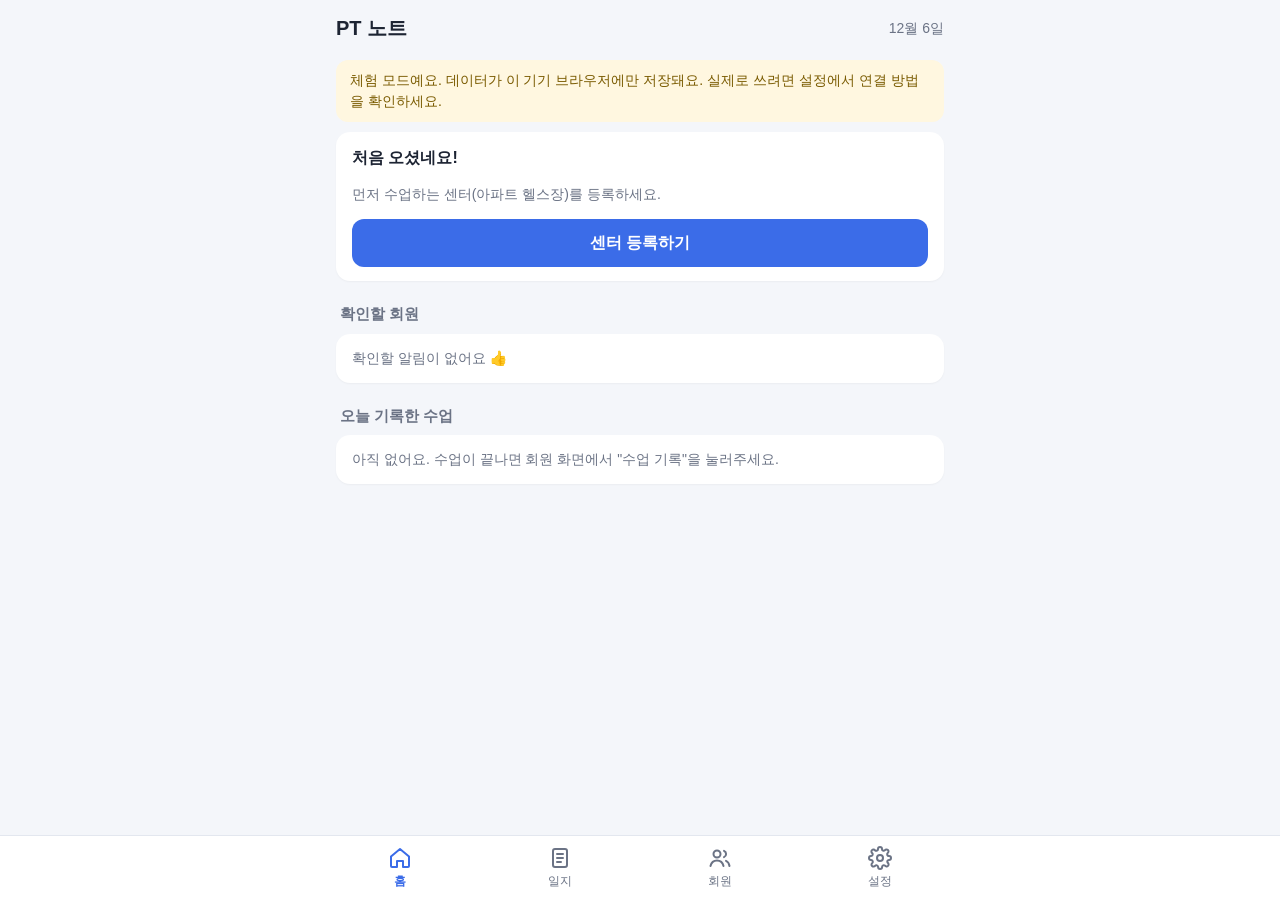
==== pt/index.html @ 5183a928 "Add PT Note trainer app (phase 1) and member share page Trainer PWA for managing gyms, members, cont" ====
<!doctype html>
<html lang="ko">
<head>
<meta charset="utf-8">
<meta name="viewport" content="width=device-width, initial-scale=1, viewport-fit=cover">
<title>PT 노트</title>
<meta name="theme-color" content="#3b6ce8">
<link rel="manifest" href="manifest.json">
<link rel="icon" href="icon.svg" type="image/svg+xml">
<link rel="apple-touch-icon" href="icon-192.png">
<meta name="apple-mobile-web-app-capable" content="yes">
<link rel="stylesheet" href="style.css">
</head>
<body>
<div id="app"><p class="empty">불러오는 중…</p></div>
<nav id="tabs" hidden>
  <a href="#/home" data-tab="home"><svg viewBox="0 0 24 24" fill="none" stroke="currentColor" stroke-width="2" stroke-linecap="round" stroke-linejoin="round"><path d="M3 10.5 12 3l9 7.5V20a1 1 0 0 1-1 1h-5v-6h-6v6H4a1 1 0 0 1-1-1z"/></svg>홈</a>
  <a href="#/feed" data-tab="feed"><svg viewBox="0 0 24 24" fill="none" stroke="currentColor" stroke-width="2" stroke-linecap="round" stroke-linejoin="round"><rect x="5" y="3" width="14" height="18" rx="2"/><path d="M9 8h6M9 12h6M9 16h4"/></svg>일지</a>
  <a href="#/members" data-tab="members"><svg viewBox="0 0 24 24" fill="none" stroke="currentColor" stroke-width="2" stroke-linecap="round" stroke-linejoin="round"><circle cx="9" cy="8" r="3.5"/><path d="M2.5 20c.8-3.5 3.4-5.5 6.5-5.5s5.7 2 6.5 5.5"/><path d="M16 4.8a3.5 3.5 0 0 1 0 6.4M18 14.8c1.9.8 3.1 2.6 3.5 5.2"/></svg>회원</a>
  <a href="#/settings" data-tab="settings"><svg viewBox="0 0 24 24" fill="none" stroke="currentColor" stroke-width="2" stroke-linecap="round" stroke-linejoin="round"><circle cx="12" cy="12" r="3"/><path d="M19.4 15a1.7 1.7 0 0 0 .3 1.8l.1.1a2 2 0 1 1-2.8 2.8l-.1-.1a1.7 1.7 0 0 0-1.8-.3 1.7 1.7 0 0 0-1 1.5V21a2 2 0 1 1-4 0v-.1a1.7 1.7 0 0 0-1.1-1.5 1.7 1.7 0 0 0-1.8.3l-.1.1a2 2 0 1 1-2.8-2.8l.1-.1a1.7 1.7 0 0 0 .3-1.8 1.7 1.7 0 0 0-1.5-1H3a2 2 0 1 1 0-4h.1a1.7 1.7 0 0 0 1.5-1.1 1.7 1.7 0 0 0-.3-1.8l-.1-.1a2 2 0 1 1 2.8-2.8l.1.1a1.7 1.7 0 0 0 1.8.3H9a1.7 1.7 0 0 0 1-1.5V3a2 2 0 1 1 4 0v.1a1.7 1.7 0 0 0 1 1.5 1.7 1.7 0 0 0 1.8-.3l.1-.1a2 2 0 1 1 2.8 2.8l-.1.1a1.7 1.7 0 0 0-.3 1.8V9a1.7 1.7 0 0 0 1.5 1H21a2 2 0 1 1 0 4h-.1a1.7 1.7 0 0 0-1.5 1z"/></svg>설정</a>
</nav>
<div id="toast" role="status"></div>
<script type="module" src="app.js"></script>
</body>
</html>
---- pt/style.css ----
:root {
  --bg: #f4f6fa; --card: #fff; --text: #1d2433; --sub: #6b7385; --line: #e3e7ef;
  --primary: #3b6ce8; --primary-weak: #eaf0fe; --danger: #e5484d; --warn: #f59e0b; --ok: #12a37f;
  --radius: 14px; --tabs-h: 64px;
}
@media (prefers-color-scheme: dark) {
  :root { --bg: #11141b; --card: #1b2029; --text: #e8ebf2; --sub: #97a0b3; --line: #2b3240; --primary: #6e95ff; --primary-weak: #1f2a44; }
}
* { box-sizing: border-box; -webkit-tap-highlight-color: transparent; }
html, body { margin: 0; background: var(--bg); color: var(--text); }
body { font: 16px/1.5 -apple-system, BlinkMacSystemFont, "Apple SD Gothic Neo", "Noto Sans KR", "Malgun Gothic", sans-serif; }
#app { max-width: 640px; margin: 0 auto; padding: 0 16px calc(var(--tabs-h) + 88px + env(safe-area-inset-bottom)); min-height: 100vh; }
a { color: var(--primary); text-decoration: none; }
h2 { font-size: 15px; color: var(--sub); font-weight: 600; margin: 22px 4px 8px; }
.muted { color: var(--sub); font-size: 14px; }
.small { font-size: 13px; }

.bar { position: sticky; top: 0; z-index: 5; display: flex; align-items: center; gap: 8px; min-height: 56px; background: var(--bg); margin: 0 -16px; padding: 8px 16px; }
.bar h1 { flex: 1; font-size: 20px; margin: 0; white-space: nowrap; overflow: hidden; text-overflow: ellipsis; }
.bar .back { font-size: 30px; line-height: 1; padding: 0 8px 4px 0; color: var(--text); }

.card { background: var(--card); border-radius: var(--radius); padding: 14px 16px; margin-bottom: 10px; box-shadow: 0 1px 2px rgba(0,0,0,.04); }
.card.link { display: block; color: inherit; }
.row { display: flex; align-items: center; gap: 10px; }
.row > .grow { flex: 1; min-width: 0; }
.between { display: flex; justify-content: space-between; align-items: center; gap: 8px; }
.dot { width: 10px; height: 10px; border-radius: 50%; flex: none; display: inline-block; }
.name { font-weight: 700; font-size: 17px; }

.badge { display: inline-block; font-size: 12.5px; font-weight: 600; padding: 3px 9px; border-radius: 99px; background: var(--primary-weak); color: var(--primary); white-space: nowrap; }
.badge.warn { background: #fff3dc; color: #a16207; } .badge.danger { background: #fde8e8; color: #c62828; }
.badge.gray { background: var(--line); color: var(--sub); }
@media (prefers-color-scheme: dark) { .badge.warn { background: #3a2c0c; color: #fbbf24; } .badge.danger { background: #3b1717; color: #f87171; } }

.btn { display: inline-flex; align-items: center; justify-content: center; gap: 6px; border: 0; border-radius: 12px; padding: 12px 16px; font: inherit; font-weight: 600; cursor: pointer; background: var(--primary-weak); color: var(--primary); text-align: center; }
.btn.primary { background: var(--primary); color: #fff; }
.btn.danger { background: transparent; color: var(--danger); }
.btn.ghost { background: transparent; color: var(--sub); padding: 8px; }
.btn.block { display: flex; width: 100%; }
.btn.sm { padding: 7px 12px; font-size: 14px; border-radius: 10px; }
.btns { display: flex; gap: 8px; flex-wrap: wrap; margin: 12px 0; }
.btns > .btn { flex: 1; }
.fab { position: fixed; right: max(16px, calc(50% - 304px)); bottom: calc(var(--tabs-h) + 16px + env(safe-area-inset-bottom)); width: 58px; height: 58px; border-radius: 50%; font-size: 30px; box-shadow: 0 6px 16px rgba(59,108,232,.35); z-index: 6; }

.chips { display: flex; gap: 6px; overflow-x: auto; padding: 2px 0 8px; scrollbar-width: none; }
.chip { flex: none; border: 1px solid var(--line); background: var(--card); color: var(--text); border-radius: 99px; padding: 7px 14px; font: inherit; font-size: 14px; cursor: pointer; }
.chip.on { background: var(--primary); border-color: var(--primary); color: #fff; }

label.f { display: block; margin: 12px 0 4px; font-size: 14px; color: var(--sub); font-weight: 600; }
input, select, textarea { width: 100%; font: inherit; color: var(--text); background: var(--card); border: 1px solid var(--line); border-radius: 10px; padding: 11px 12px; }
input:focus, select:focus, textarea:focus { outline: 2px solid var(--primary); outline-offset: -1px; }
textarea { min-height: 80px; resize: vertical; }
.search { margin: 4px 0 10px; }
.grid2 { display: grid; grid-template-columns: 1fr 1fr; gap: 8px; }
.checks { display: flex; flex-wrap: wrap; gap: 6px; }
.checks label { display: inline-flex; align-items: center; gap: 6px; border: 1px solid var(--line); border-radius: 10px; padding: 8px 12px; background: var(--card); font-size: 15px; }
.checks input { width: auto; }
.switch { display: flex; align-items: center; justify-content: space-between; gap: 12px; padding: 6px 0; }
.switch input { width: 48px; height: 28px; accent-color: var(--primary); }

.tabs2 { display: flex; background: var(--line); border-radius: 12px; padding: 3px; margin: 4px 0 12px; }
.tabs2 a { flex: 1; text-align: center; padding: 8px 0; border-radius: 10px; color: var(--sub); font-weight: 600; font-size: 15px; }
.tabs2 a.on { background: var(--card); color: var(--text); box-shadow: 0 1px 3px rgba(0,0,0,.08); }

.big { font-size: 34px; font-weight: 800; line-height: 1.1; }
.stats { display: grid; grid-template-columns: repeat(3, 1fr); gap: 8px; }
.stats .card { margin: 0; text-align: center; padding: 12px 6px; }
.stats b { display: block; font-size: 22px; }
.bars { display: flex; align-items: flex-end; gap: 4px; height: 110px; margin-top: 8px; }
.bars .b { flex: 1; display: flex; flex-direction: column; align-items: center; justify-content: flex-end; height: 100%; font-size: 11px; color: var(--sub); gap: 3px; }
.bars .col { width: 100%; max-width: 26px; border-radius: 5px 5px 2px 2px; background: var(--primary-weak); display: flex; flex-direction: column-reverse; overflow: hidden; }
.bars .b.cur .col { outline: 2px solid var(--primary); }
.bars .n { font-weight: 700; color: var(--text); }
.legend { display: flex; gap: 12px; flex-wrap: wrap; font-size: 13px; color: var(--sub); margin-top: 8px; }

.ex-list { margin: 6px 0 0; padding-left: 20px; }
.ex-list li { margin: 2px 0; }
.ex-list .note { color: var(--sub); font-size: 14px; }

.ex { border: 1px solid var(--line); border-radius: 12px; padding: 10px; margin-bottom: 8px; background: var(--card); }
.ex .top { display: flex; gap: 6px; align-items: center; }
.ex .num { width: 26px; height: 26px; flex: none; border-radius: 50%; background: var(--primary-weak); color: var(--primary); font-weight: 700; display: grid; place-items: center; font-size: 14px; }
.ex input { padding: 9px 10px; }
.ex .sub { display: grid; grid-template-columns: 1fr; gap: 6px; margin-top: 6px; }
.ex .icon { border: 0; background: none; color: var(--sub); font-size: 18px; padding: 6px; cursor: pointer; }
.setrow { display: grid; grid-template-columns: 34px 1fr 1fr 30px; gap: 6px; align-items: center; }
.setrow span { font-size: 13px; color: var(--sub); text-align: center; }
.quick { display: flex; flex-wrap: wrap; gap: 6px; margin: 6px 0 10px; }
.quick .chip { font-size: 13px; padding: 5px 10px; }

.alert { display: flex; gap: 10px; align-items: center; }
.alert .lv { width: 6px; align-self: stretch; border-radius: 3px; background: var(--warn); }
.alert .lv.l3 { background: var(--danger); } .alert .lv.l1 { background: var(--line); }

.empty { text-align: center; color: var(--sub); padding: 36px 12px; }
.banner { background: #fff7e0; color: #7a5b00; border-radius: 12px; padding: 10px 14px; font-size: 14px; margin: 4px 0 10px; }
@media (prefers-color-scheme: dark) { .banner { background: #3a300f; color: #f5d77a; } }
pre.kakao { white-space: pre-wrap; background: #fee500; color: #191919; border-radius: 12px; padding: 12px 14px; font: inherit; font-size: 15px; margin: 8px 0; }

#tabs { position: fixed; left: 0; right: 0; bottom: 0; z-index: 10; display: flex; justify-content: center; background: var(--card); border-top: 1px solid var(--line); padding-bottom: env(safe-area-inset-bottom); }
#tabs a { flex: 1; max-width: 160px; height: var(--tabs-h); display: flex; flex-direction: column; align-items: center; justify-content: center; gap: 2px; font-size: 12px; color: var(--sub); }
#tabs a svg { width: 24px; height: 24px; }
#tabs a.on { color: var(--primary); font-weight: 700; }
#tabs[hidden] { display: none; }

#toast { position: fixed; left: 50%; bottom: calc(var(--tabs-h) + 24px); transform: translateX(-50%) translateY(20px); background: #222a; backdrop-filter: blur(6px); background: rgba(20,24,32,.9); color: #fff; padding: 10px 16px; border-radius: 12px; font-size: 14px; opacity: 0; transition: .2s; pointer-events: none; z-index: 50; max-width: 90vw; }
#toast.show { opacity: 1; transform: translateX(-50%); }
.login { min-height: 80vh; display: flex; flex-direction: column; justify-content: center; align-items: center; text-align: center; gap: 12px; }
.login img { width: 72px; height: 72px; border-radius: 18px; }
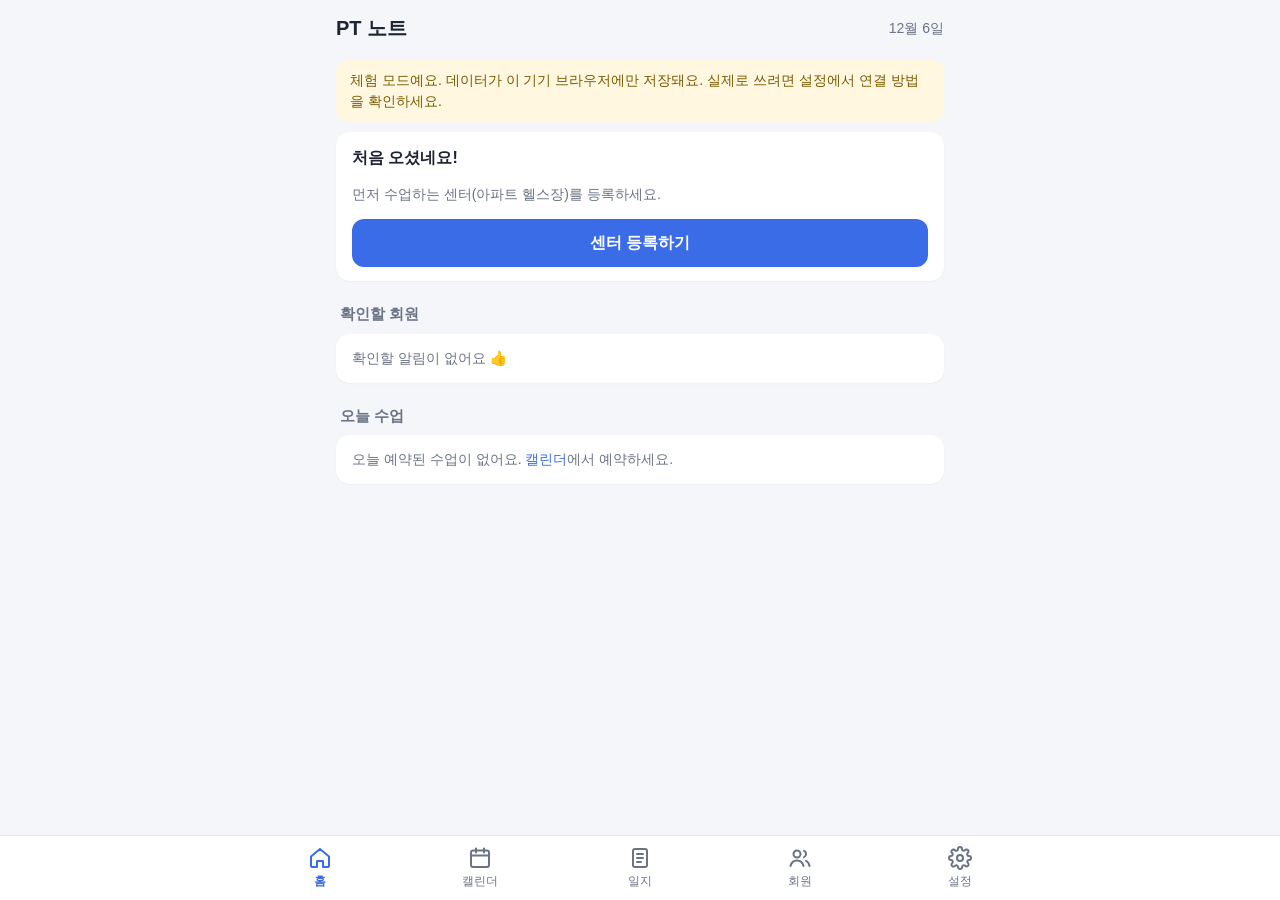
==== commit 8b72642f: "Add calendar (phase 2): weekly/monthly views and bookings - Week view with gym colors, status styles" ====
--- a/pt/index.html
+++ b/pt/index.html
@@ -15,6 +15,7 @@
 <div id="app"><p class="empty">불러오는 중…</p></div>
 <nav id="tabs" hidden>
   <a href="#/home" data-tab="home"><svg viewBox="0 0 24 24" fill="none" stroke="currentColor" stroke-width="2" stroke-linecap="round" stroke-linejoin="round"><path d="M3 10.5 12 3l9 7.5V20a1 1 0 0 1-1 1h-5v-6h-6v6H4a1 1 0 0 1-1-1z"/></svg>홈</a>
+  <a href="#/calendar" data-tab="calendar"><svg viewBox="0 0 24 24" fill="none" stroke="currentColor" stroke-width="2" stroke-linecap="round" stroke-linejoin="round"><rect x="3" y="4.5" width="18" height="16.5" rx="2"/><path d="M3 9.5h18M8 2.5v4M16 2.5v4"/></svg>캘린더</a>
   <a href="#/feed" data-tab="feed"><svg viewBox="0 0 24 24" fill="none" stroke="currentColor" stroke-width="2" stroke-linecap="round" stroke-linejoin="round"><rect x="5" y="3" width="14" height="18" rx="2"/><path d="M9 8h6M9 12h6M9 16h4"/></svg>일지</a>
   <a href="#/members" data-tab="members"><svg viewBox="0 0 24 24" fill="none" stroke="currentColor" stroke-width="2" stroke-linecap="round" stroke-linejoin="round"><circle cx="9" cy="8" r="3.5"/><path d="M2.5 20c.8-3.5 3.4-5.5 6.5-5.5s5.7 2 6.5 5.5"/><path d="M16 4.8a3.5 3.5 0 0 1 0 6.4M18 14.8c1.9.8 3.1 2.6 3.5 5.2"/></svg>회원</a>
   <a href="#/settings" data-tab="settings"><svg viewBox="0 0 24 24" fill="none" stroke="currentColor" stroke-width="2" stroke-linecap="round" stroke-linejoin="round"><circle cx="12" cy="12" r="3"/><path d="M19.4 15a1.7 1.7 0 0 0 .3 1.8l.1.1a2 2 0 1 1-2.8 2.8l-.1-.1a1.7 1.7 0 0 0-1.8-.3 1.7 1.7 0 0 0-1 1.5V21a2 2 0 1 1-4 0v-.1a1.7 1.7 0 0 0-1.1-1.5 1.7 1.7 0 0 0-1.8.3l-.1.1a2 2 0 1 1-2.8-2.8l.1-.1a1.7 1.7 0 0 0 .3-1.8 1.7 1.7 0 0 0-1.5-1H3a2 2 0 1 1 0-4h.1a1.7 1.7 0 0 0 1.5-1.1 1.7 1.7 0 0 0-.3-1.8l-.1-.1a2 2 0 1 1 2.8-2.8l.1.1a1.7 1.7 0 0 0 1.8.3H9a1.7 1.7 0 0 0 1-1.5V3a2 2 0 1 1 4 0v.1a1.7 1.7 0 0 0 1 1.5 1.7 1.7 0 0 0 1.8-.3l.1-.1a2 2 0 1 1 2.8 2.8l-.1.1a1.7 1.7 0 0 0-.3 1.8V9a1.7 1.7 0 0 0 1.5 1H21a2 2 0 1 1 0 4h-.1a1.7 1.7 0 0 0-1.5 1z"/></svg>설정</a>
--- a/pt/style.css
+++ b/pt/style.css
@@ -107,3 +107,55 @@
 #toast.show { opacity: 1; transform: translateX(-50%); }
 .login { min-height: 80vh; display: flex; flex-direction: column; justify-content: center; align-items: center; text-align: center; gap: 12px; }
 .login img { width: 72px; height: 72px; border-radius: 18px; }
+
+/* ---------- 캘린더 ---------- */
+.cal-nav { margin: 0 0 8px; }
+.cal-nav .btn.sm { min-width: 40px; }
+.cal { background: var(--card); border-radius: var(--radius); margin: 0 -8px; box-shadow: 0 1px 2px rgba(0,0,0,.04); }
+.cal-head, .cal-body { display: grid; grid-template-columns: 30px repeat(7, 1fr); }
+.cal-head { position: sticky; top: 56px; z-index: 4; background: var(--card); border-bottom: 1px solid var(--line); border-radius: var(--radius) var(--radius) 0 0; }
+.cal-dh { display: flex; flex-direction: column; align-items: center; padding: 6px 1px 4px; font-size: 12px; color: var(--sub); min-width: 0; gap: 1px; }
+.cal-dh b { font-size: 17px; color: var(--text); width: 28px; height: 28px; display: grid; place-items: center; border-radius: 50%; }
+.cal-dh.today b { background: var(--primary); color: #fff; }
+.red, .cal-dh.red b { color: var(--danger); } .blue, .cal-dh.blue b { color: #3b82f6; }
+.cal-dh.today.red b, .cal-dh.today.blue b { color: #fff; }
+.hol { font-size: 10px; color: var(--danger); white-space: nowrap; overflow: hidden; text-overflow: ellipsis; max-width: 100%; }
+.chip-off, .chip-s { font-size: 10.5px; border-radius: 4px; padding: 0 3px; max-width: 100%; white-space: nowrap; overflow: hidden; text-overflow: ellipsis; cursor: pointer; }
+.chip-off { background: var(--line); color: var(--sub); }
+.chip-s { background: color-mix(in srgb, var(--c) 22%, var(--card)); color: var(--text); display: block; margin-top: 1px; }
+.chip-s.st-done { background: var(--c); color: #fff; } .chip-s.st-noshow { background: var(--line); color: var(--sub); text-decoration: line-through; }
+.cal-body { position: relative; background-image: linear-gradient(to bottom, var(--line) 1px, transparent 1px); }
+.cal-body > .cal-gutter { font-size: 10.5px; color: var(--sub); text-align: right; padding-right: 3px; }
+.cal-body > .cal-gutter div { transform: translateY(-7px); }
+.cal-body > .cal-gutter div:first-child { transform: none; }
+.cal-col { position: relative; border-left: 1px solid var(--line); cursor: pointer; }
+.cal-col.off, .cal-col.hol { background: repeating-linear-gradient(135deg, transparent 0 6px, color-mix(in srgb, var(--line) 60%, transparent) 6px 8px); }
+.ev { position: absolute; border-radius: 6px; padding: 2px 3px; font-size: 11.5px; line-height: 1.25; overflow: hidden; cursor: pointer; z-index: 2;
+  background: color-mix(in srgb, var(--c) 24%, var(--card)); border-left: 3px solid var(--c); color: var(--text); }
+.ev b { display: block; white-space: nowrap; overflow: hidden; text-overflow: ellipsis; font-weight: 700; }
+.ev span { font-size: 10.5px; opacity: .8; }
+.ev.st-done { background: var(--c); color: #fff; }
+.ev.st-noshow { background: var(--line); border-left-color: var(--danger); color: var(--sub); }
+.ev.st-noshow b { text-decoration: line-through; }
+.ev.general { --c: #5b6270; background: #5b6270; color: #fff; border-left-color: #3a4050; }
+.now { position: absolute; left: -1px; right: 0; height: 2px; background: var(--danger); z-index: 3; pointer-events: none; }
+.now::before { content: ''; position: absolute; left: -4px; top: -3px; width: 8px; height: 8px; border-radius: 50%; background: var(--danger); }
+.cal-legend { justify-content: center; margin: 10px 0; }
+.lg { display: inline-block; width: 11px; height: 11px; border-radius: 3px; margin-right: 4px; vertical-align: -1px; }
+.lg.booked { background: color-mix(in srgb, var(--sub) 24%, var(--card)); border-left: 3px solid var(--sub); }
+.lg.done { background: var(--sub); } .lg.noshow { background: var(--line); border-left: 3px solid var(--danger); }
+.lg.general { background: #5b6270; } .lg.off { background: repeating-linear-gradient(135deg, var(--card) 0 3px, var(--line) 3px 5px); border: 1px solid var(--line); }
+
+.month { display: grid; grid-template-columns: repeat(7, 1fr); background: var(--card); border-radius: var(--radius); overflow: hidden; margin: 0 -8px; }
+.mh { text-align: center; font-size: 12px; color: var(--sub); padding: 6px 0; border-bottom: 1px solid var(--line); }
+.mc { min-height: 78px; border-bottom: 1px solid var(--line); border-left: 1px solid var(--line); padding: 3px 2px; font-size: 13px; cursor: pointer; min-width: 0; display: flex; flex-direction: column; gap: 1px; }
+.mc:nth-child(7n+8) { border-left: 0; }
+.mc.other { opacity: .4; } .mc.off { background: color-mix(in srgb, var(--line) 35%, transparent); }
+.mc.today > span:first-child { background: var(--primary); color: #fff; border-radius: 50%; width: 22px; height: 22px; display: grid; place-items: center; }
+
+.sheet-bg { position: fixed; inset: 0; background: rgba(0,0,0,.35); z-index: 40; display: flex; align-items: flex-end; justify-content: center; animation: fade .15s; }
+.sheet { background: var(--card); width: 100%; max-width: 640px; border-radius: 18px 18px 0 0; padding: 18px 16px calc(12px + env(safe-area-inset-bottom)); display: flex; flex-direction: column; gap: 8px; animation: up .18s ease-out; }
+@keyframes fade { from { opacity: 0; } } @keyframes up { from { transform: translateY(40px); } }
+
+.time-col { width: 46px; flex: none; font-weight: 700; font-variant-numeric: tabular-nums; display: flex; flex-direction: column; line-height: 1.2; }
+.time-col small { font-weight: 500; color: var(--sub); font-size: 11px; }
